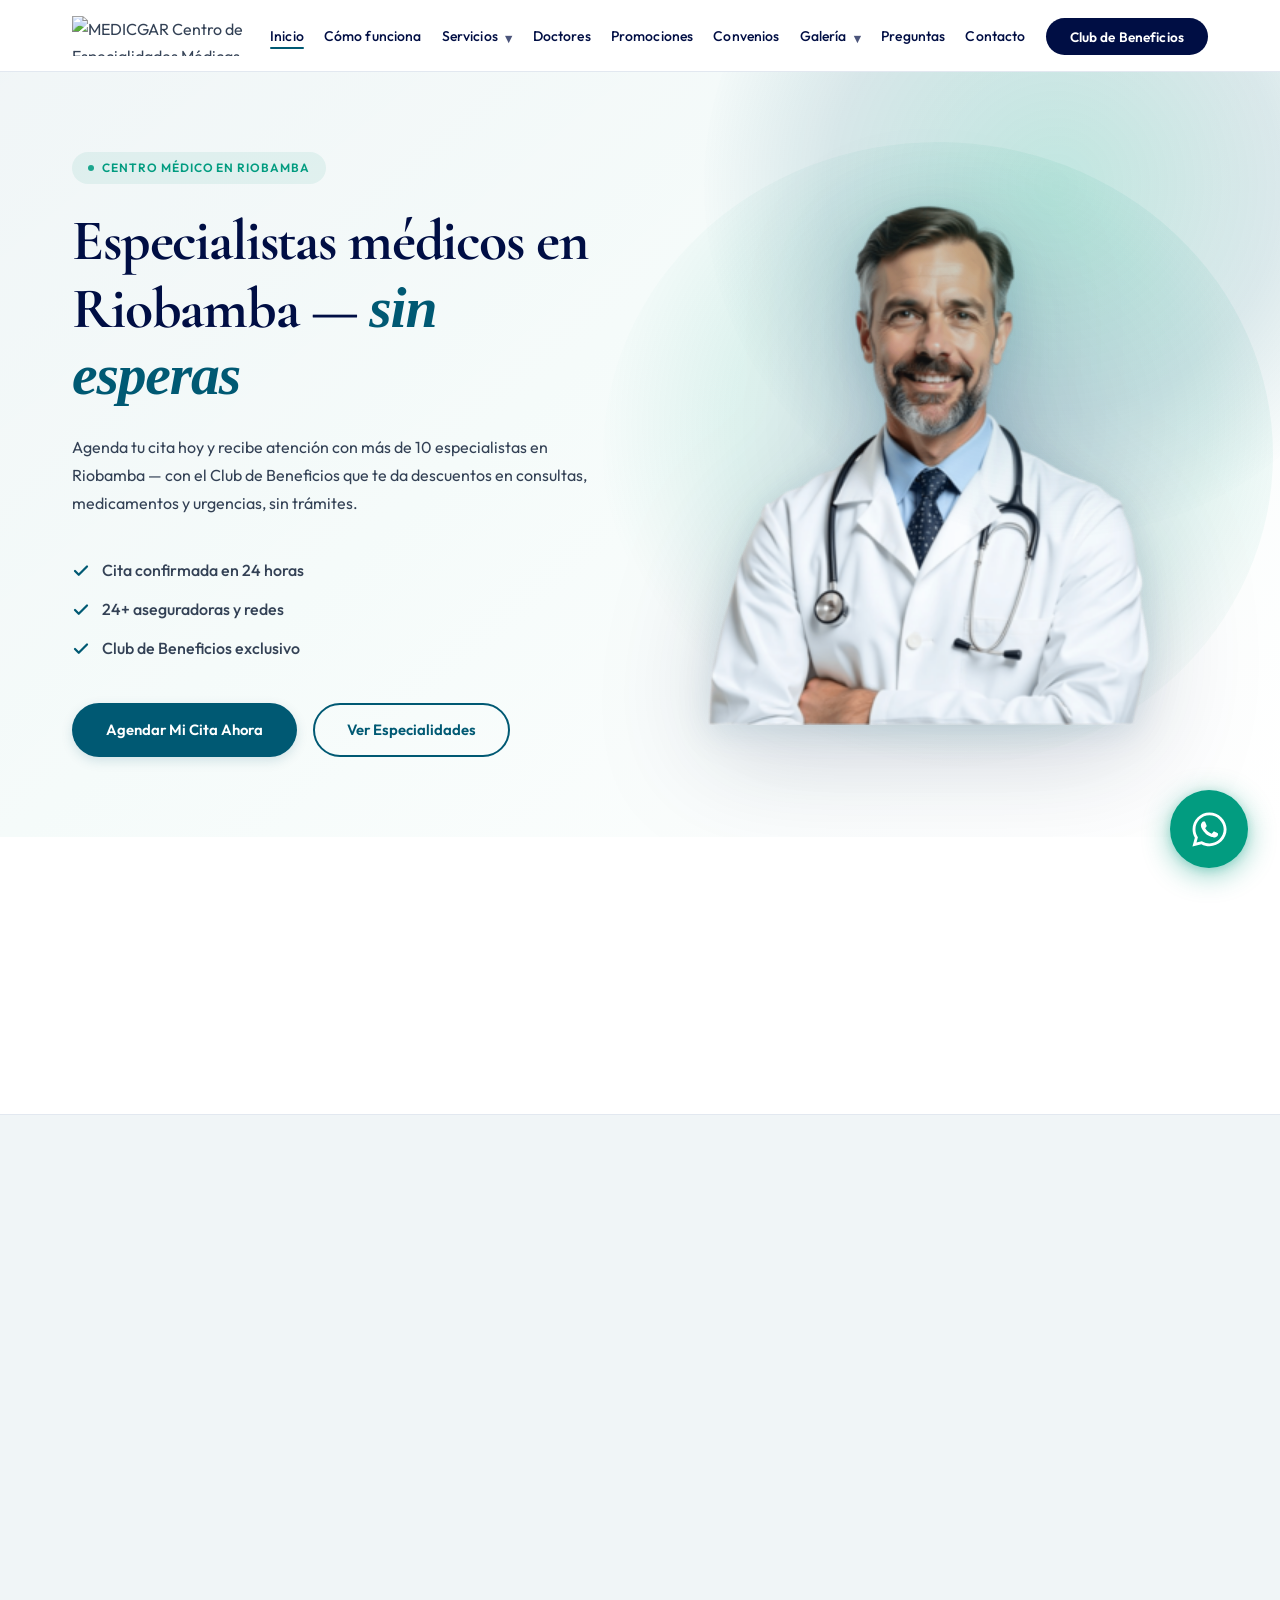
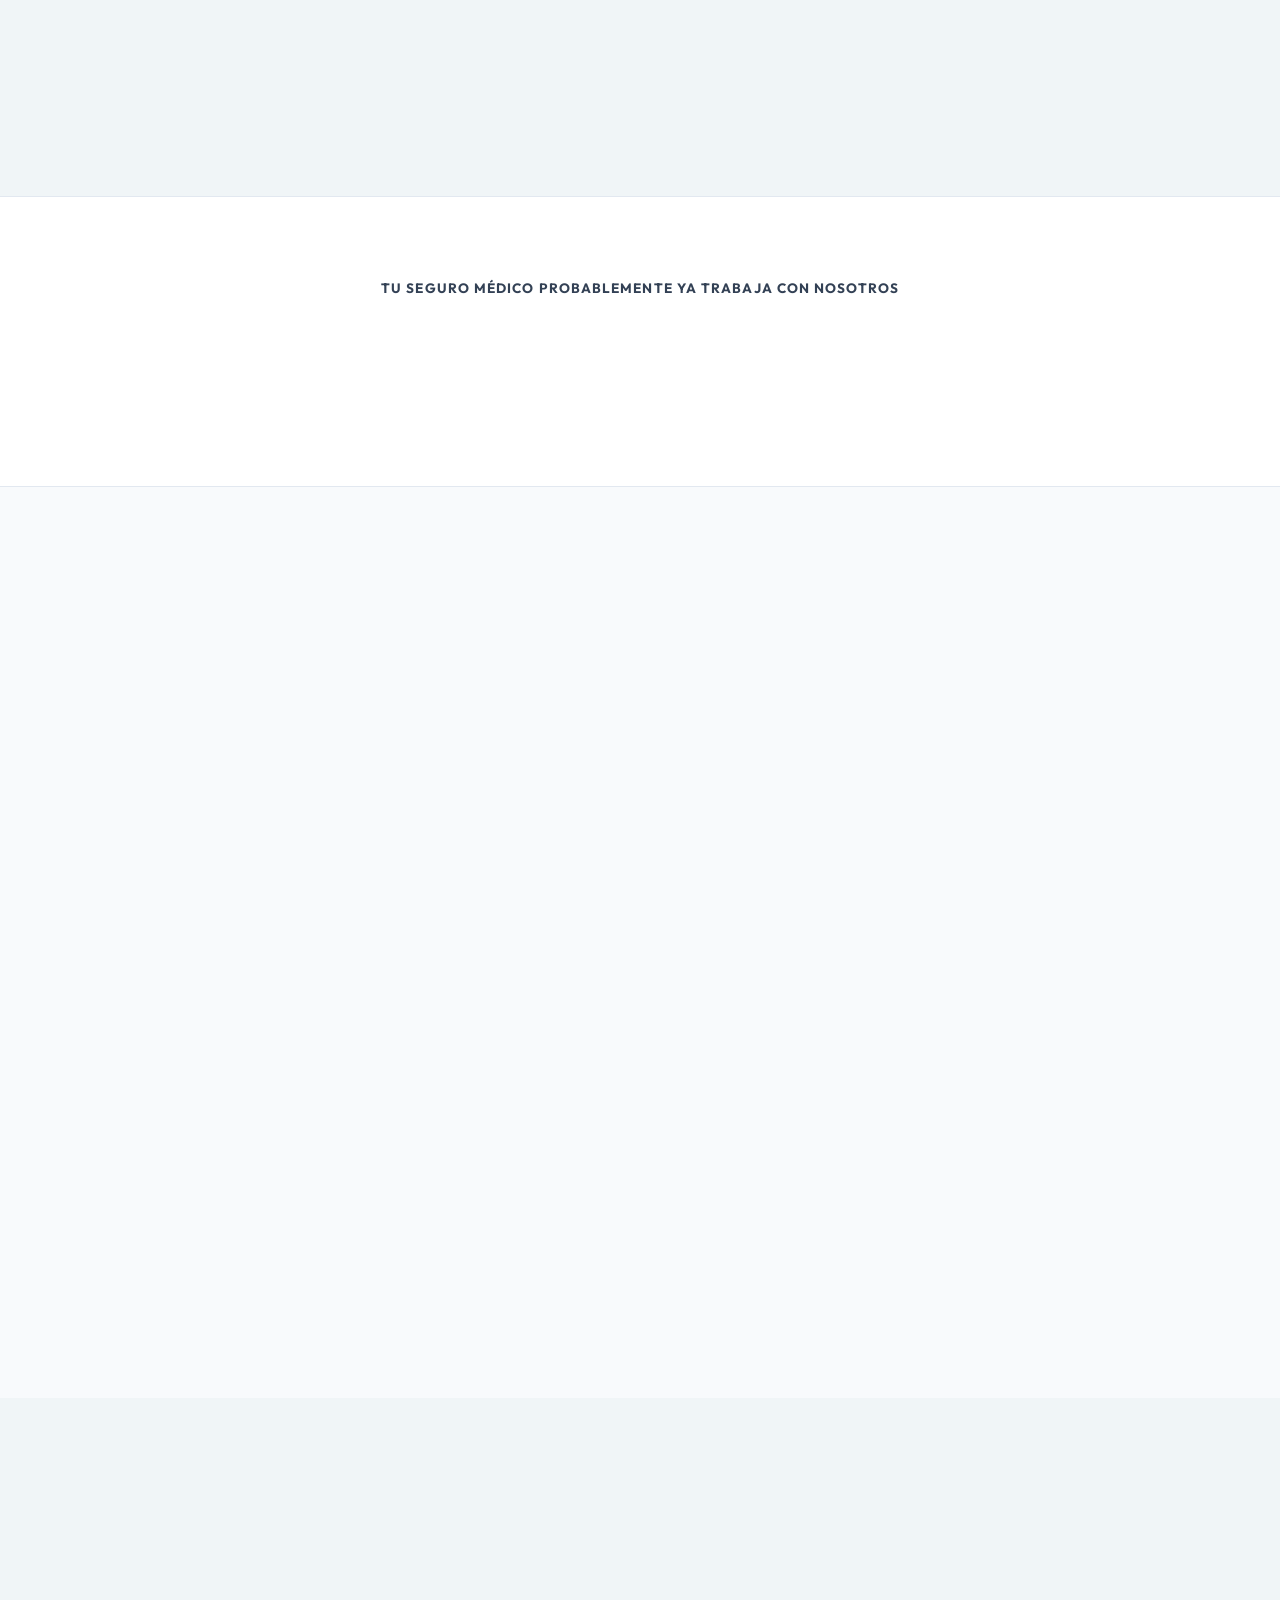
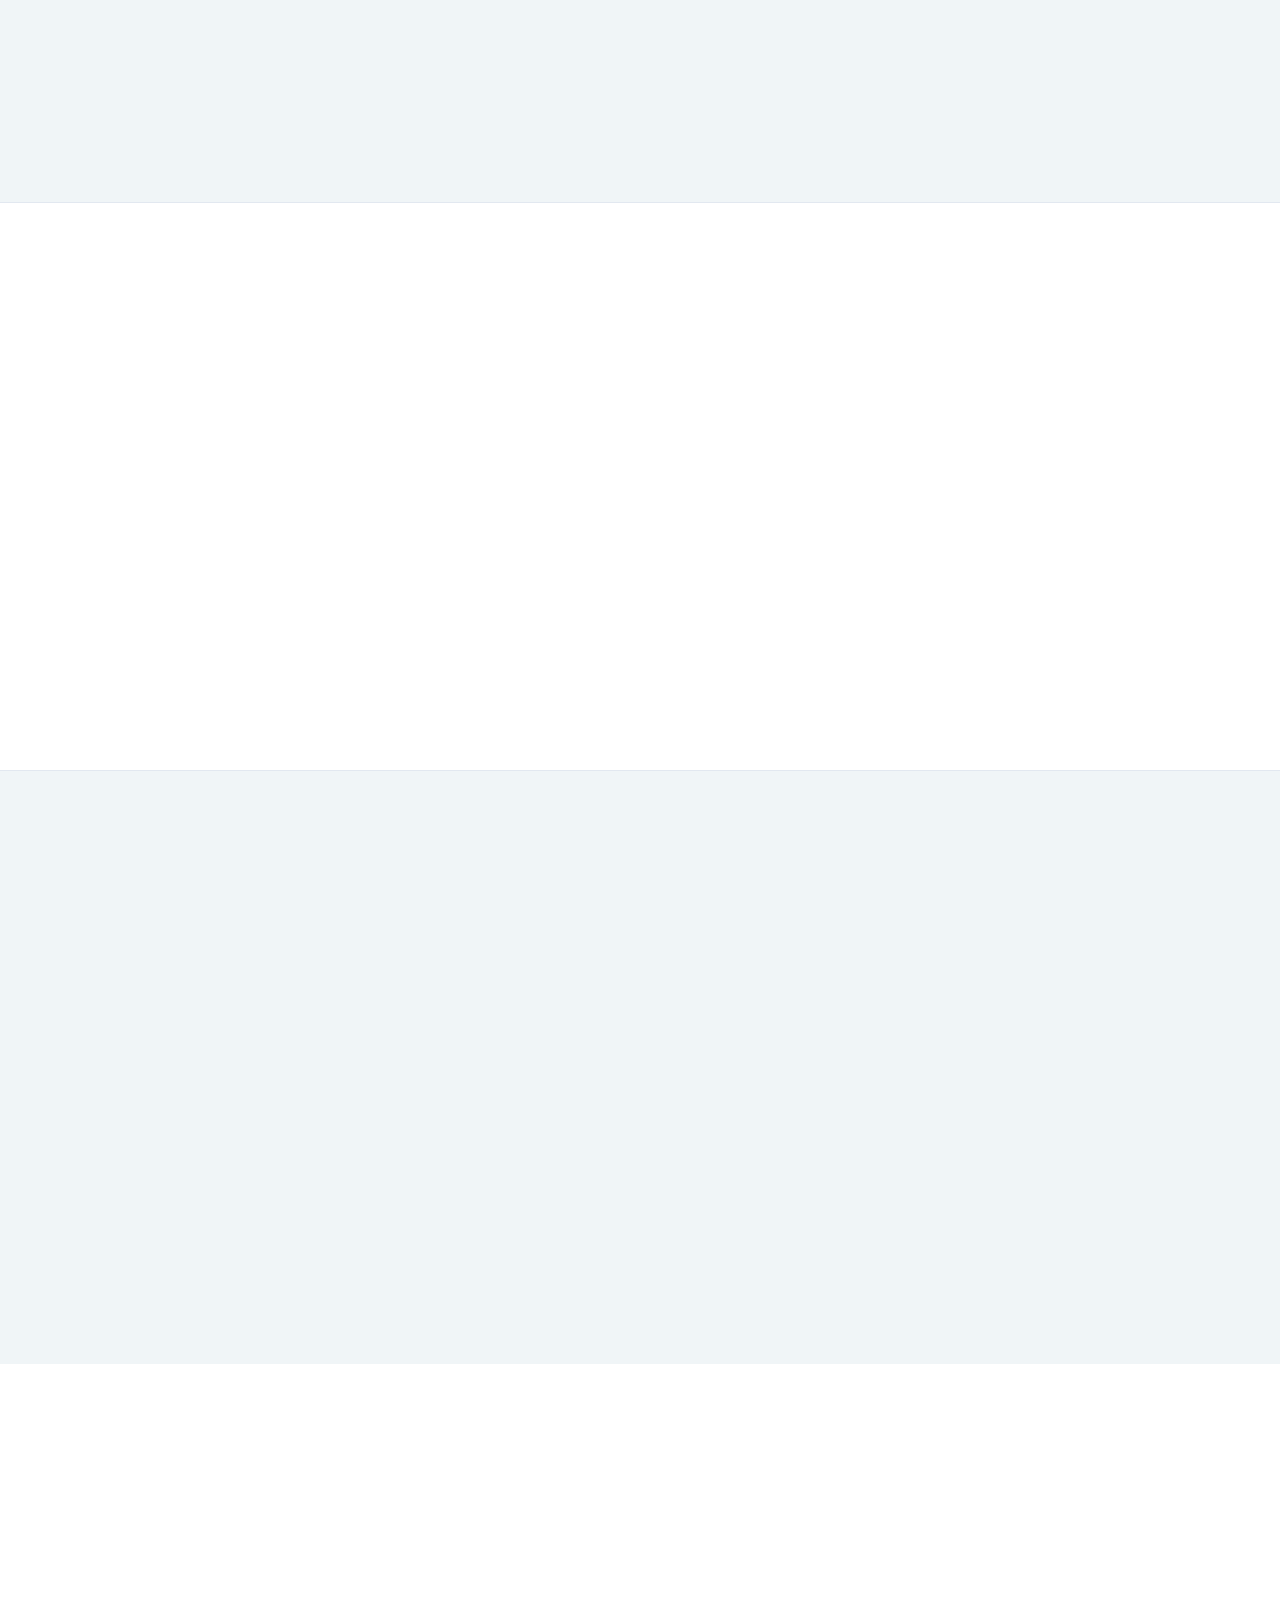
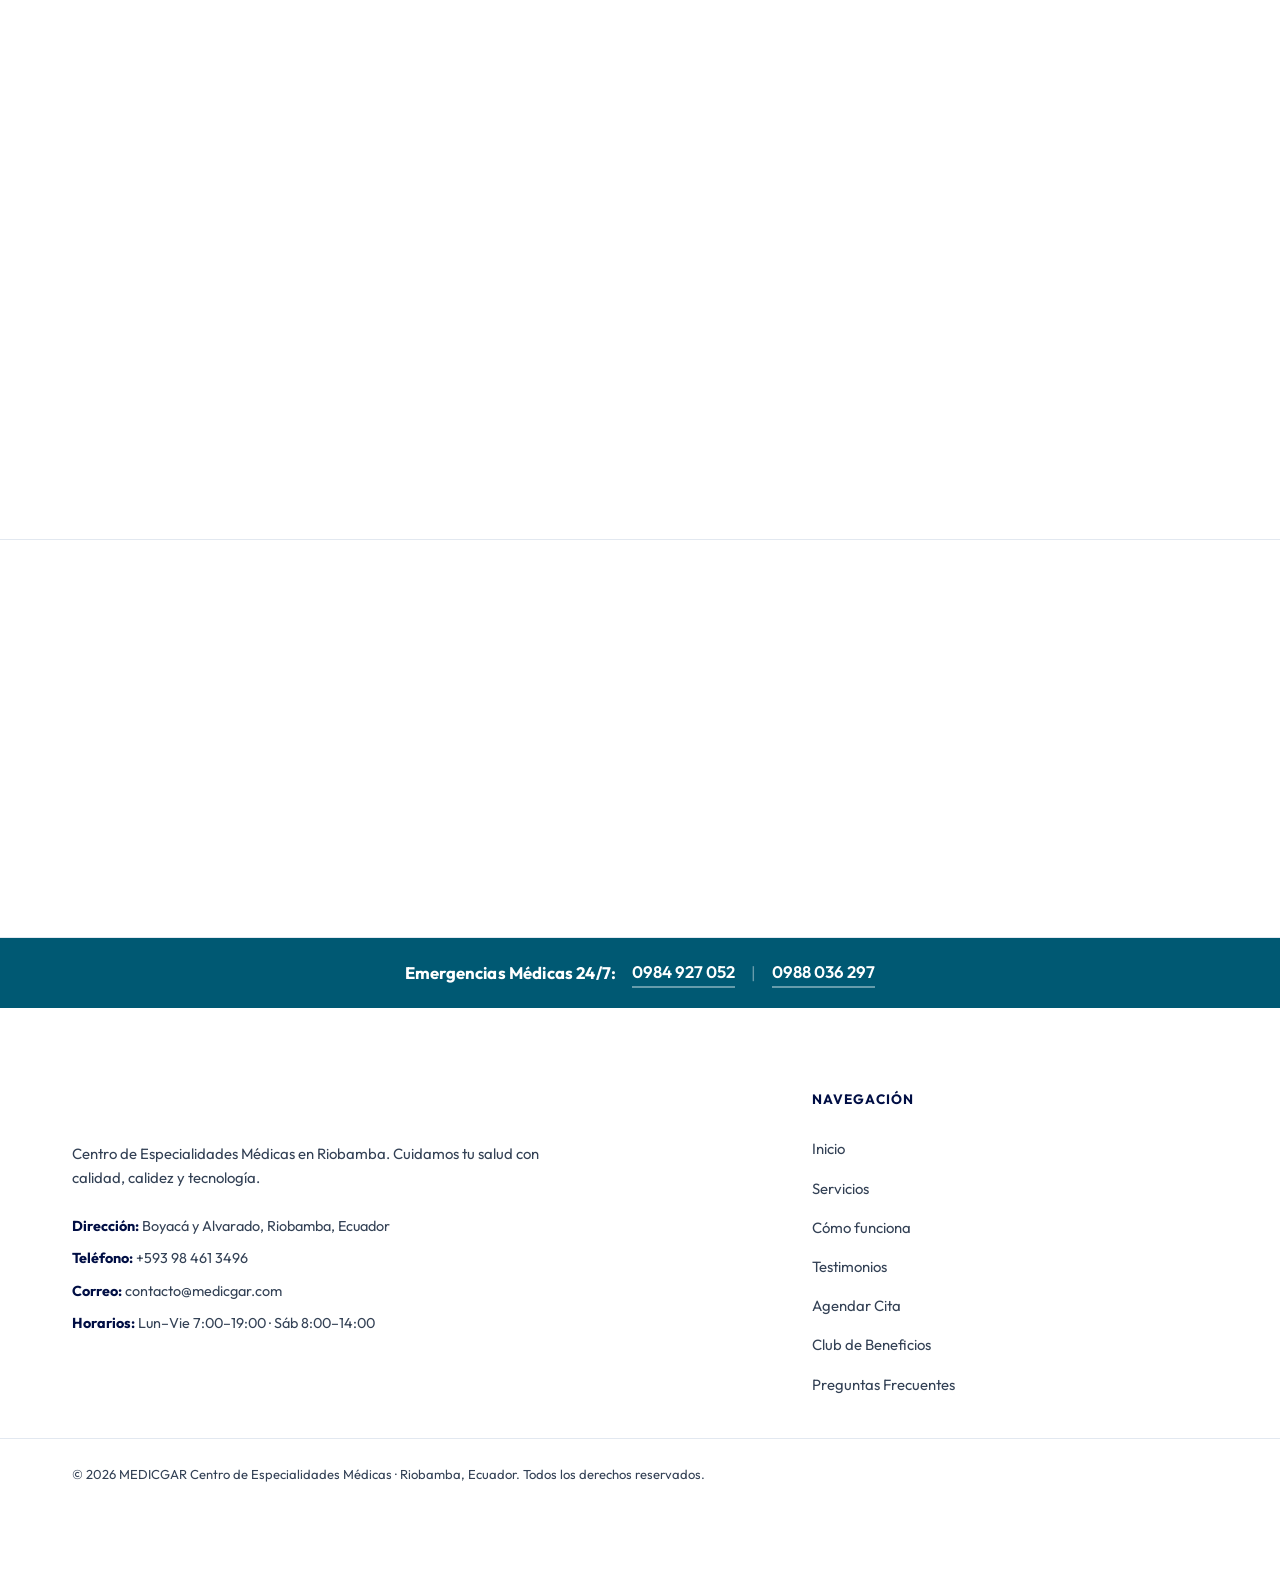
==== index.html @ caa42714 "fix(pages): index.html raíz redirige a demo-clinica-v2/, actualizar README - Agrega index.html con m" ====
<!DOCTYPE html>
<html lang="es">
<head>
  <meta charset="UTF-8">
  <meta http-equiv="refresh" content="0; url=demo-clinica-v2/">
  <link rel="canonical" href="demo-clinica-v2/">
  <title>DemosWebPortfolio</title>
</head>
<body>
  <p>Redirigiendo… <a href="demo-clinica-v2/">haz clic aquí si no redirige automáticamente</a>.</p>
</body>
</html>
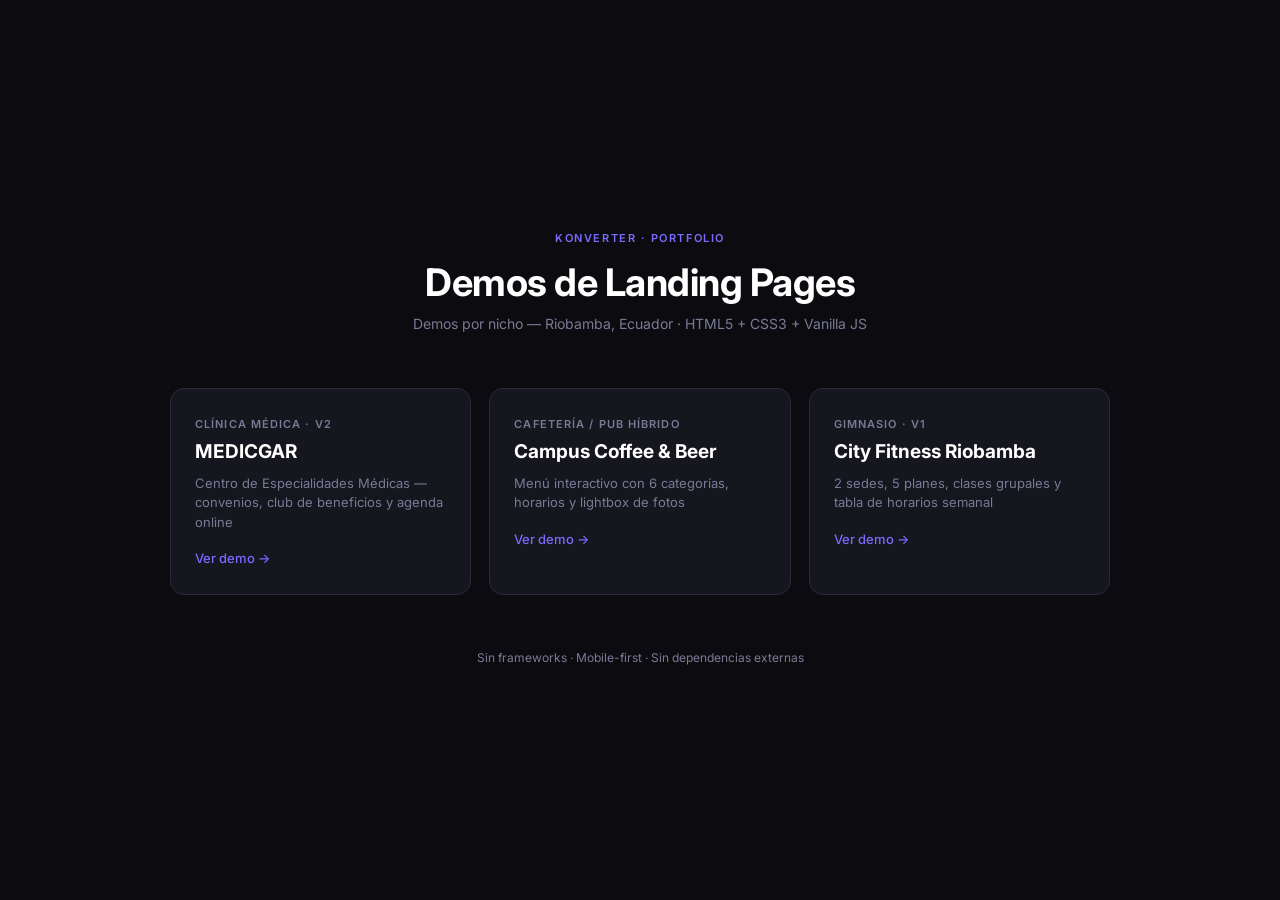
==== commit 4c897a33: "docs(repo): actualizar README con City Fitness V1 + portada de portfolio - Añade demo-city-fitness-v" ====
--- a/index.html
+++ b/index.html
@@ -2,11 +2,173 @@
 <html lang="es">
 <head>
   <meta charset="UTF-8">
-  <meta http-equiv="refresh" content="0; url=demo-clinica-v2/">
-  <link rel="canonical" href="demo-clinica-v2/">
-  <title>DemosWebPortfolio</title>
+  <meta name="viewport" content="width=device-width, initial-scale=1.0">
+  <title>Konverter — Demos de Landing Pages</title>
+  <meta name="robots" content="noindex, nofollow">
+  <link rel="preconnect" href="https://fonts.googleapis.com">
+  <link rel="preconnect" href="https://fonts.gstatic.com" crossorigin>
+  <link href="https://fonts.googleapis.com/css2?family=Inter:wght@400;500;600;700&display=swap" rel="stylesheet">
+  <style>
+    *, *::before, *::after { box-sizing: border-box; margin: 0; padding: 0; }
+
+    :root {
+      --bg:           #0c0c10;
+      --surface:      #16161f;
+      --border:       #2a2a38;
+      --border-hover: #7c6aff;
+      --text:         #e2e2eb;
+      --muted:        #7a7a96;
+      --accent:       #7c6aff;
+      --accent-hover: #9580ff;
+    }
+
+    body {
+      font-family: 'Inter', sans-serif;
+      background: var(--bg);
+      color: var(--text);
+      min-height: 100vh;
+      display: flex;
+      flex-direction: column;
+      align-items: center;
+      justify-content: center;
+      padding: 48px 20px;
+    }
+
+    header {
+      text-align: center;
+      margin-bottom: 56px;
+    }
+
+    .label {
+      font-size: 11px;
+      font-weight: 600;
+      letter-spacing: 0.14em;
+      text-transform: uppercase;
+      color: var(--accent);
+      margin-bottom: 14px;
+    }
+
+    h1 {
+      font-size: clamp(26px, 5vw, 38px);
+      font-weight: 700;
+      color: #fff;
+      margin-bottom: 10px;
+      letter-spacing: -0.5px;
+    }
+
+    .subtitle {
+      color: var(--muted);
+      font-size: 14px;
+    }
+
+    .grid {
+      display: grid;
+      grid-template-columns: repeat(auto-fit, minmax(270px, 1fr));
+      gap: 18px;
+      width: 100%;
+      max-width: 940px;
+    }
+
+    .card {
+      background: var(--surface);
+      border: 1px solid var(--border);
+      border-radius: 14px;
+      padding: 28px 24px;
+      text-decoration: none;
+      color: inherit;
+      display: flex;
+      flex-direction: column;
+      gap: 10px;
+      transition: border-color 0.18s ease, transform 0.18s ease, box-shadow 0.18s ease;
+    }
+
+    .card:hover {
+      border-color: var(--border-hover);
+      transform: translateY(-4px);
+      box-shadow: 0 8px 32px rgba(124, 106, 255, 0.12);
+    }
+
+    .card-tag {
+      font-size: 11px;
+      font-weight: 600;
+      letter-spacing: 0.1em;
+      text-transform: uppercase;
+      color: var(--muted);
+    }
+
+    .card-business {
+      font-size: 19px;
+      font-weight: 700;
+      color: #fff;
+      line-height: 1.2;
+    }
+
+    .card-niche {
+      font-size: 13px;
+      color: var(--muted);
+      line-height: 1.5;
+    }
+
+    .card-cta {
+      margin-top: 8px;
+      font-size: 13px;
+      font-weight: 500;
+      color: var(--accent);
+      display: flex;
+      align-items: center;
+      gap: 4px;
+      transition: color 0.15s ease;
+    }
+
+    .card:hover .card-cta {
+      color: var(--accent-hover);
+    }
+
+    footer {
+      margin-top: 52px;
+      text-align: center;
+      font-size: 12px;
+      color: var(--muted);
+      line-height: 1.8;
+    }
+  </style>
 </head>
 <body>
-  <p>Redirigiendo… <a href="demo-clinica-v2/">haz clic aquí si no redirige automáticamente</a>.</p>
+
+  <header>
+    <p class="label">Konverter · Portfolio</p>
+    <h1>Demos de Landing Pages</h1>
+    <p class="subtitle">Demos por nicho &mdash; Riobamba, Ecuador &middot; HTML5 + CSS3 + Vanilla JS</p>
+  </header>
+
+  <main class="grid">
+
+    <a class="card" href="demo-clinica-v2/">
+      <span class="card-tag">Clínica médica &middot; V2</span>
+      <span class="card-business">MEDICGAR</span>
+      <span class="card-niche">Centro de Especialidades Médicas &mdash; convenios, club de beneficios y agenda online</span>
+      <span class="card-cta">Ver demo →</span>
+    </a>
+
+    <a class="card" href="demo-campus/">
+      <span class="card-tag">Cafetería / Pub híbrido</span>
+      <span class="card-business">Campus Coffee &amp; Beer</span>
+      <span class="card-niche">Menú interactivo con 6 categorías, horarios y lightbox de fotos</span>
+      <span class="card-cta">Ver demo →</span>
+    </a>
+
+    <a class="card" href="demo-city-fitness-v1/">
+      <span class="card-tag">Gimnasio &middot; V1</span>
+      <span class="card-business">City Fitness Riobamba</span>
+      <span class="card-niche">2 sedes, 5 planes, clases grupales y tabla de horarios semanal</span>
+      <span class="card-cta">Ver demo →</span>
+    </a>
+
+  </main>
+
+  <footer>
+    <p>Sin frameworks &middot; Mobile-first &middot; Sin dependencias externas</p>
+  </footer>
+
 </body>
 </html>
